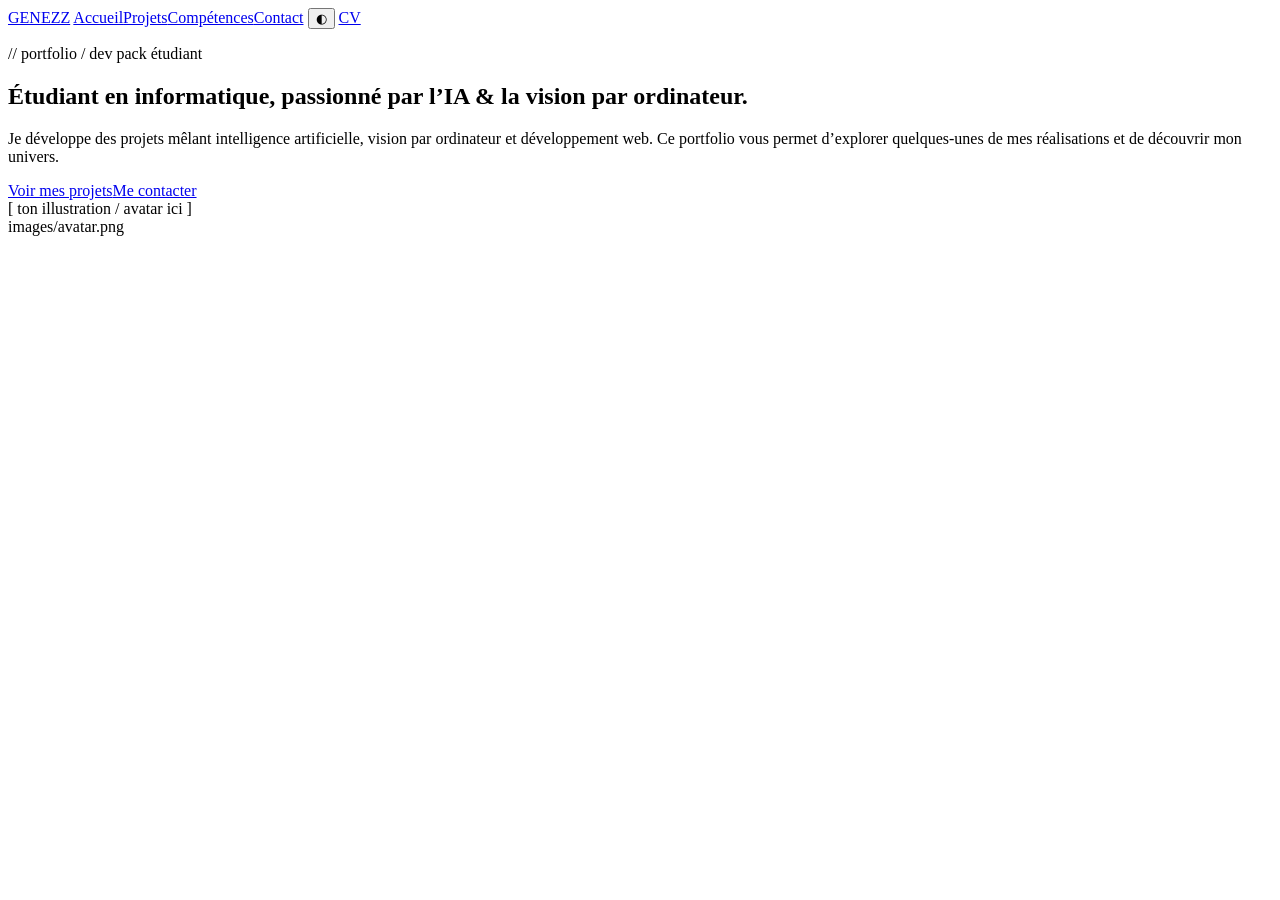
==== index.html @ ad1af709 "Rename main.html to index.html" ====
<!DOCTYPE html>
<html lang="fr">
<head>
  <meta charset="utf-8">
  <meta name="viewport" content="width=device-width, initial-scale=1">
  <title>GENEZZ – Portfolio</title>
  <link href="https://fonts.googleapis.com/css2?family=JetBrains+Mono:wght@400;500&display=swap" rel="stylesheet">
  <link rel="stylesheet" href="style.css">
  <link rel="stylesheet" href="accueil.css">
</head>
<body>

<nav><div class="wrap">
  <a class="logo" href="#accueil">GENEZZ</a>
  <a class="l" href="#accueil">Accueil</a><a class="l" href="#projets">Projets</a><a class="l" href="#competences">Compétences</a><a class="l" href="#contact">Contact</a>
  <button class="btn ib" id="theme" aria-label="Changer de thème">◐</button>
  <a class="btn cv" href="#" id="cv">CV</a>
</div></nav>

<section id="accueil"><div class="wrap hero">
  <div>
    <p class="tag">// portfolio / dev pack étudiant</p>
    <h1>Étudiant en informatique, passionné par l’<span class="ac">IA &amp; la vision par ordinateur.</span></h1>
    <p>Je développe des projets mêlant intelligence artificielle, vision par ordinateur et développement web. Ce portfolio vous permet d’explorer quelques-unes de mes réalisations et de découvrir mon univers.</p>
    <div class="btns"><a class="btn p" href="#projets">Voir mes projets</a><a class="btn" href="#contact">Me contacter</a></div>
  </div>
  <!-- Remplace ce bloc par : <img src="images/avatar.png" alt="Avatar GENEZZ"> -->
  <div class="ph">[ ton illustration / avatar ici ]<br>images/avatar.png</div>
</div></section>

  </div>
</section>



</body>
</html>
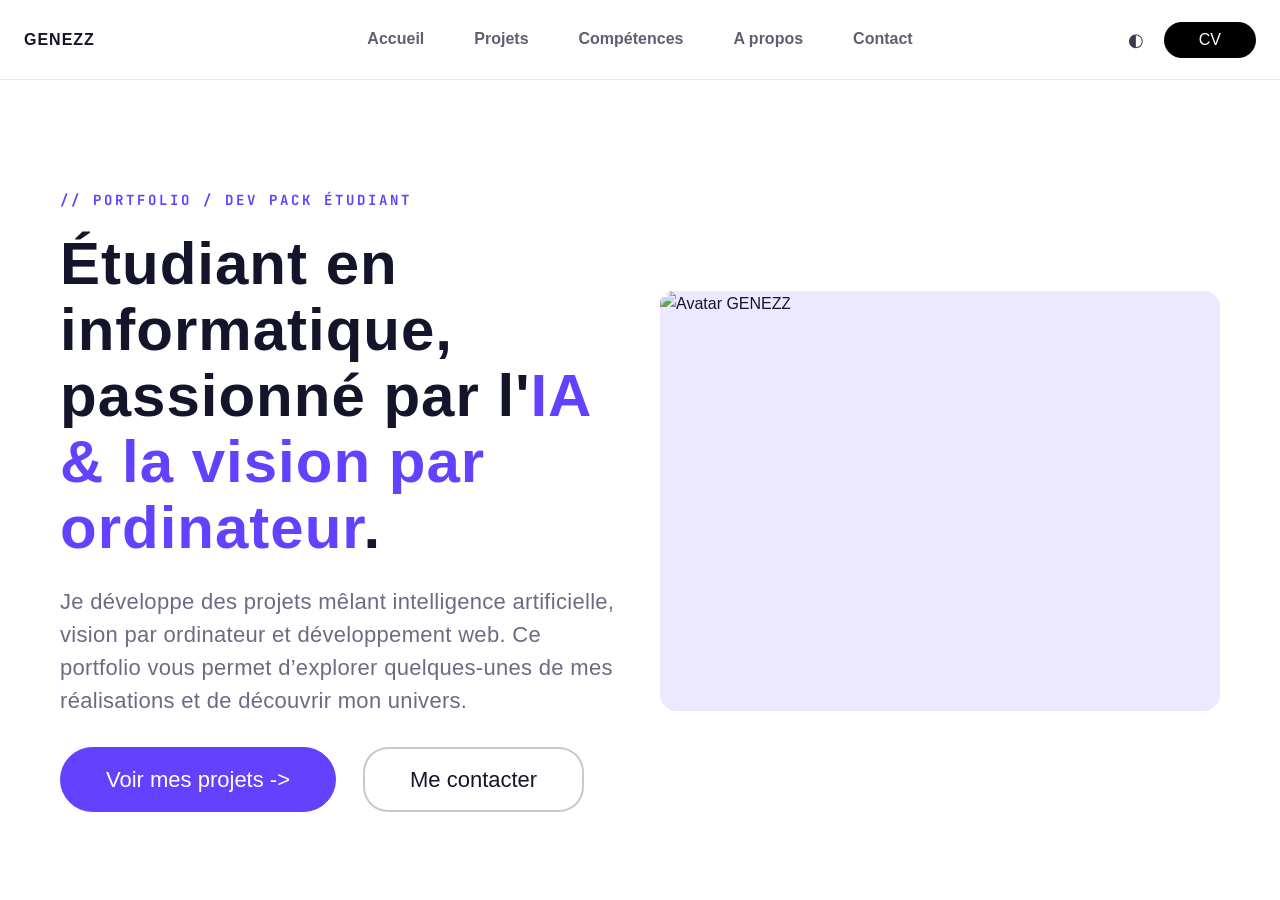
==== commit 408decef: "Merge branch 'main' of https://github.com/QuentinLeger/QuentinLeger.github.io" ====
--- a/index.html
+++ b/index.html
@@ -6,32 +6,48 @@
   <title>GENEZZ – Portfolio</title>
   <link href="https://fonts.googleapis.com/css2?family=JetBrains+Mono:wght@400;500&display=swap" rel="stylesheet">
   <link rel="stylesheet" href="style.css">
-  <link rel="stylesheet" href="accueil.css">
 </head>
 <body>
 
-<nav><div class="wrap">
+<header>
   <a class="logo" href="#accueil">GENEZZ</a>
-  <a class="l" href="#accueil">Accueil</a><a class="l" href="#projets">Projets</a><a class="l" href="#competences">Compétences</a><a class="l" href="#contact">Contact</a>
-  <button class="btn ib" id="theme" aria-label="Changer de thème">◐</button>
-  <a class="btn cv" href="#" id="cv">CV</a>
-</div></nav>
 
-<section id="accueil"><div class="wrap hero">
-  <div>
-    <p class="tag">// portfolio / dev pack étudiant</p>
-    <h1>Étudiant en informatique, passionné par l’<span class="ac">IA &amp; la vision par ordinateur.</span></h1>
-    <p>Je développe des projets mêlant intelligence artificielle, vision par ordinateur et développement web. Ce portfolio vous permet d’explorer quelques-unes de mes réalisations et de découvrir mon univers.</p>
-    <div class="btns"><a class="btn p" href="#projets">Voir mes projets</a><a class="btn" href="#contact">Me contacter</a></div>
+  <nav>
+    <a href="#accueil">Accueil</a>
+    <a href="#projets">Projets</a>
+    <a href="#competences">Compétences</a>
+    <a href="#apropos">A propos</a>
+    <a href="#contact">Contact</a>
+  </nav>
+
+  <div class="header-droite">
+    <button class="btn-theme" aria-label="Changer de thème">◐</button>
+    <a class="btn-cv" href="cv.pdf">CV</a>
   </div>
-  <!-- Remplace ce bloc par : <img src="images/avatar.png" alt="Avatar GENEZZ"> -->
-  <div class="ph">[ ton illustration / avatar ici ]<br>images/avatar.png</div>
-</div></section>
+</header>
+
+
+<section id="accueil" class="hero">
+  <div class="container">
+
+    <div class="hero-texte">
+      <p class="tag">// portfolio / dev pack étudiant</p>
+      <h1>Étudiant en informatique, passionné par l'<span class="accent">IA &amp; la vision par ordinateur</span>.</h1>
+      <p>Je développe des projets mêlant intelligence artificielle, vision par ordinateur et développement web. Ce portfolio vous permet d’explorer quelques-unes de mes réalisations et de découvrir mon univers.</p>
+      <div class="hero-boutons">
+        <a class="btn primary" href="#projets">Voir mes projets -></a>
+        <a class="btn contactBtn" href="#contact">Me contacter</a>
+      </div>
+    </div>
+
+    <!-- Partie droite : l'image -->
+    <div class="hero-image">
+      <img src="images/avatar.png" alt="Avatar GENEZZ">
+    </div>
 
   </div>
 </section>
 
 
-
 </body>
 </html>
--- a/style.css
+++ b/style.css
@@ -0,0 +1,264 @@
+
+* {
+    box-sizing: border-box;
+    margin: 0;
+    padding: 0;
+}
+
+html {
+    scroll-behavior: smooth;
+}
+
+body {
+    font-family: Arial, sans-serif;
+    font-size: 16px;
+    line-height: 1.6;
+    color: #14142b;
+    background-color: #ffffff;
+}
+
+a {
+    text-decoration: none;
+    color: inherit;
+}
+
+ul {
+    list-style: none;
+}
+
+img {
+    max-width: 100%;
+}
+
+
+.container {
+    width: 100%;
+    max-width: 1100px;
+    margin: 0 auto;
+    padding: 0 24px;
+}
+
+section {
+    padding: 70px 0;
+}
+
+section:nth-of-type(even) {
+    background-color: #f6f5fc;
+}
+
+h1 {
+    font-size: 40px;
+    margin-bottom: 14px;
+}
+
+h2 {
+    font-size: 28px;
+    margin-bottom: 14px;
+}
+
+h3 {
+    font-size: 18px;
+    margin-bottom: 10px;
+}
+
+p {
+    color: #6b6b85;
+    margin-bottom: 16px;
+}
+
+.accent {
+    color: #6341fe;
+}
+
+
+.btn {
+    display: flex;
+    padding: 10px 20px;
+    border: 1px solid #e7e5f3;
+    border-radius: 10px;
+    background-color: #ffffff;
+    color: #14142b;
+    font-size: 14px;
+    cursor: pointer;
+}
+
+.btn.primary {
+    background-color: #6341fe;
+    border-color: #6341fe;
+    color: #ffffff;
+}
+
+
+header {
+    position: sticky;
+    top: 0;
+    z-index: 100;
+    display: flex;
+    align-items: center;
+    height: 80px;
+    padding: 0 24px;
+    background-color: #ffffff;
+    border-bottom: 1px solid #e7e5f3;
+}
+
+.logo {
+    flex: 1;
+    font-weight: bold;
+    letter-spacing: 1px;
+}
+
+
+header nav {
+    display: flex;
+    gap: 50px;
+}
+
+header nav a {
+    font-size: 16px;
+    font-weight: 600;
+    color: #5f5f73;
+    padding: 6px 0;
+    border-bottom: 2px solid transparent;
+    transition: transform 0.15s, color 0.15s;
+}
+
+header nav a:hover {
+    color: #000000;
+    transform: scale(1.1);
+}
+
+
+header nav a.active {
+    color: #6341fe;
+    border-bottom: 2px solid #6341fe;
+}
+
+
+.header-droite {
+    flex: 1;
+    display: flex;
+    align-items: center;
+    justify-content: flex-end;   /* pousse à droite */
+    gap: 10px;
+}
+
+
+.btn-theme {
+    width: 36px;
+    height: 36px;
+    border: none;
+    background: none;
+    font-size: 18px;
+    color: #3a3a4f;
+    cursor: pointer;
+}
+
+.btn-theme:hover {
+    color: #000000;
+}
+
+.btn-cv {
+    display: flex;
+    align-items: center;
+    justify-content: center;
+    height: 36px;
+    padding: 0 35px;
+    line-height: 1;
+    background-color: #000000;
+    color: #ffffff;
+    border-radius: 1000px;
+    font-size: 16px;
+}
+
+.btn-cv:hover {
+    background-color: #6341fe;
+}
+
+
+.hero .container {
+    margin-top: 40px;
+    display: flex;
+    align-items: center;
+    gap: 40px;
+    max-width: none;
+    padding: 0 60px;
+}
+
+
+.hero-texte {
+    flex: 1;
+    font-size : 20px;
+
+}
+
+/* Partie droite */
+.hero-image {
+    flex: 1;
+    min-height: 420px;
+    background: #ece8ff;
+    border-radius: 16px;
+}
+
+.hero-image img {
+    width: 100%;
+    border-radius: 16px;
+}
+
+/* Boutons */
+.hero-boutons {
+    display: flex;
+    margin-top: 30px;
+    gap : 15px;
+}
+
+.hero-boutons .btn {
+    margin-right: 12px;
+}
+
+
+
+.hero h1 {
+    font-size: 60px;
+    line-height: 1.1;
+    letter-spacing: 1px;
+    max-width: 900px;
+    margin-bottom: 24px;
+}
+
+.hero p {
+    font-size: 22px;
+    line-height: 1.5;
+    letter-spacing: 0.3px;
+    max-width: 570px;
+}
+
+
+.hero .tag {
+    font-family: 'JetBrains Mono', monospace;
+    font-size: 14px;
+    font-weight: bold;
+    text-transform: uppercase;
+    letter-spacing: 3px;
+    color: #6341fe;
+    margin-bottom: 20px;
+}
+
+.primary {
+    align-items: center;
+    justify-content: center;
+    height: 65px;
+    padding: 0 45px;
+    border-radius: 1000px;
+    font-size: 22px;
+}
+
+.contactBtn {
+    align-items: center;
+    justify-content: center;
+    height: 65px;
+    padding: 0 45px;
+    border-radius: 25px;
+    border-color: rgba(134, 129, 147, 0.44);
+    border-width: 2px;
+    font-size: 22px;
+}
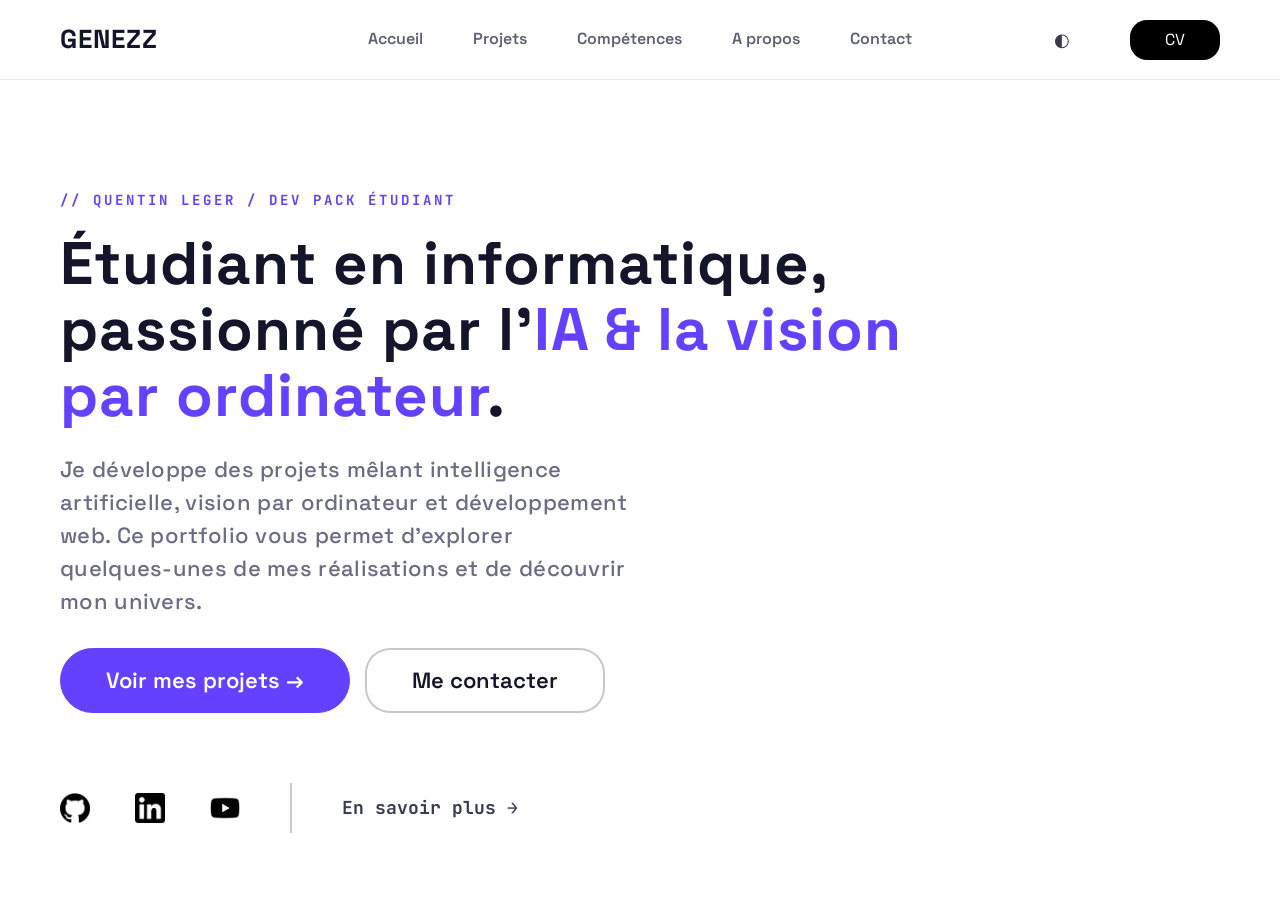
==== commit ddb5b7a8: "Merge branch 'dev'" ====
--- a/index.html
+++ b/index.html
@@ -3,9 +3,8 @@
 <head>
   <meta charset="utf-8">
   <meta name="viewport" content="width=device-width, initial-scale=1">
-  <title>GENEZZ – Portfolio</title>
-  <link href="https://fonts.googleapis.com/css2?family=JetBrains+Mono:wght@400;500&display=swap" rel="stylesheet">
-  <link rel="stylesheet" href="style.css">
+  <title>Quentin Leger | Portfolio</title>
+  <link href="https://fonts.googleapis.com/css2?family=JetBrains+Mono:wght@400;500;700&family=Space+Grotesk:wght@400;500;600;700&display=swap" rel="stylesheet">  <link rel="stylesheet" href="style.css">
 </head>
 <body>
 
@@ -31,19 +30,35 @@
   <div class="container">
 
     <div class="hero-texte">
-      <p class="tag">// portfolio / dev pack étudiant</p>
+      <p class="tag">// Quentin Leger / dev pack étudiant</p>
       <h1>Étudiant en informatique, passionné par l'<span class="accent">IA &amp; la vision par ordinateur</span>.</h1>
       <p>Je développe des projets mêlant intelligence artificielle, vision par ordinateur et développement web. Ce portfolio vous permet d’explorer quelques-unes de mes réalisations et de découvrir mon univers.</p>
       <div class="hero-boutons">
-        <a class="btn primary" href="#projets">Voir mes projets -></a>
+        <a class="btn primary" href="#projets">Voir mes projets →</a>
         <a class="btn contactBtn" href="#contact">Me contacter</a>
       </div>
+
+      <div class="hero-links">
+        <div class="hero-icones">
+          <a href="https://github.com/QuentinLeger" target="_blank" rel="noopener">
+            <img src="images/github.png" alt="GitHub">
+          </a>
+          <a href="https://www.linkedin.com/in/quentin-leger" target="_blank" rel="noopener">
+            <img src="images/linkedin.png" alt="LinkedIn">
+          </a>
+          <a href="https://youtube.com/QuentinLeger" target="_blank" rel="noopener">
+            <img src="images/youtube.png" alt="Twitter">
+          </a>
+        </div>
+
+        <span class="separateur"></span>
+
+        <a class="en-savoir-plus" href="#projets">En savoir plus →</a>
+
+      </div>
+
     </div>
 
-    <!-- Partie droite : l'image -->
-    <div class="hero-image">
-      <img src="images/avatar.png" alt="Avatar GENEZZ">
-    </div>
 
   </div>
 </section>
--- a/style.css
+++ b/style.css
@@ -10,7 +10,7 @@
 }
 
 body {
-    font-family: Arial, sans-serif;
+    font-family: 'Space Grotesk', Arial, sans-serif;
     font-size: 16px;
     line-height: 1.6;
     color: #14142b;
@@ -70,6 +70,11 @@
     color: #6341fe;
 }
 
+
+
+button {
+    font-family: inherit;   /* les <button> n'héritent pas la police tout seuls */
+}
 
 .btn {
     display: flex;
@@ -80,6 +85,7 @@
     color: #14142b;
     font-size: 14px;
     cursor: pointer;
+    font-weight: 600;
 }
 
 .btn.primary {
@@ -96,7 +102,7 @@
     display: flex;
     align-items: center;
     height: 80px;
-    padding: 0 24px;
+    padding: 0 60px;
     background-color: #ffffff;
     border-bottom: 1px solid #e7e5f3;
 }
@@ -104,6 +110,7 @@
 .logo {
     flex: 1;
     font-weight: bold;
+    font-size: 26px;
     letter-spacing: 1px;
 }
 
@@ -139,7 +146,7 @@
     display: flex;
     align-items: center;
     justify-content: flex-end;   /* pousse à droite */
-    gap: 10px;
+    gap: 50px;
 }
 
 
@@ -161,12 +168,12 @@
     display: flex;
     align-items: center;
     justify-content: center;
-    height: 36px;
+    height: 40px;
     padding: 0 35px;
     line-height: 1;
     background-color: #000000;
     color: #ffffff;
-    border-radius: 1000px;
+    border-radius: 17px;
     font-size: 16px;
 }
 
@@ -211,9 +218,7 @@
     gap : 15px;
 }
 
-.hero-boutons .btn {
-    margin-right: 12px;
-}
+
 
 
 
@@ -223,6 +228,7 @@
     letter-spacing: 1px;
     max-width: 900px;
     margin-bottom: 24px;
+
 }
 
 .hero p {
@@ -230,6 +236,7 @@
     line-height: 1.5;
     letter-spacing: 0.3px;
     max-width: 570px;
+    font-weight: 500;
 }
 
 
@@ -262,3 +269,47 @@
     border-width: 2px;
     font-size: 22px;
 }
+
+
+.hero-links {
+    display: flex;
+    align-items: center;
+    gap: 50px;
+    margin-top : 70px;
+}
+
+.hero-icones {
+    display: flex;
+    gap: 45px;
+}
+
+.hero-icones a {
+    width: 30px;
+    height: 30px;
+    display: flex;
+    transition: transform 0.15s;
+}
+
+.hero-icones a:hover {
+    transform : scale(1.2);
+}
+
+.separateur {
+    width : 2px;
+    height : 50px;
+    background-color : #c9c6dd;
+}
+
+
+.en-savoir-plus {
+    font-family: 'JetBrains Mono', monospace;
+    font-size: 18px;
+    color : #3a3a4f;
+    font-weight: 700;
+}
+
+.en-savoir-plus:hover {
+    color : #6341fe;
+}
+
+
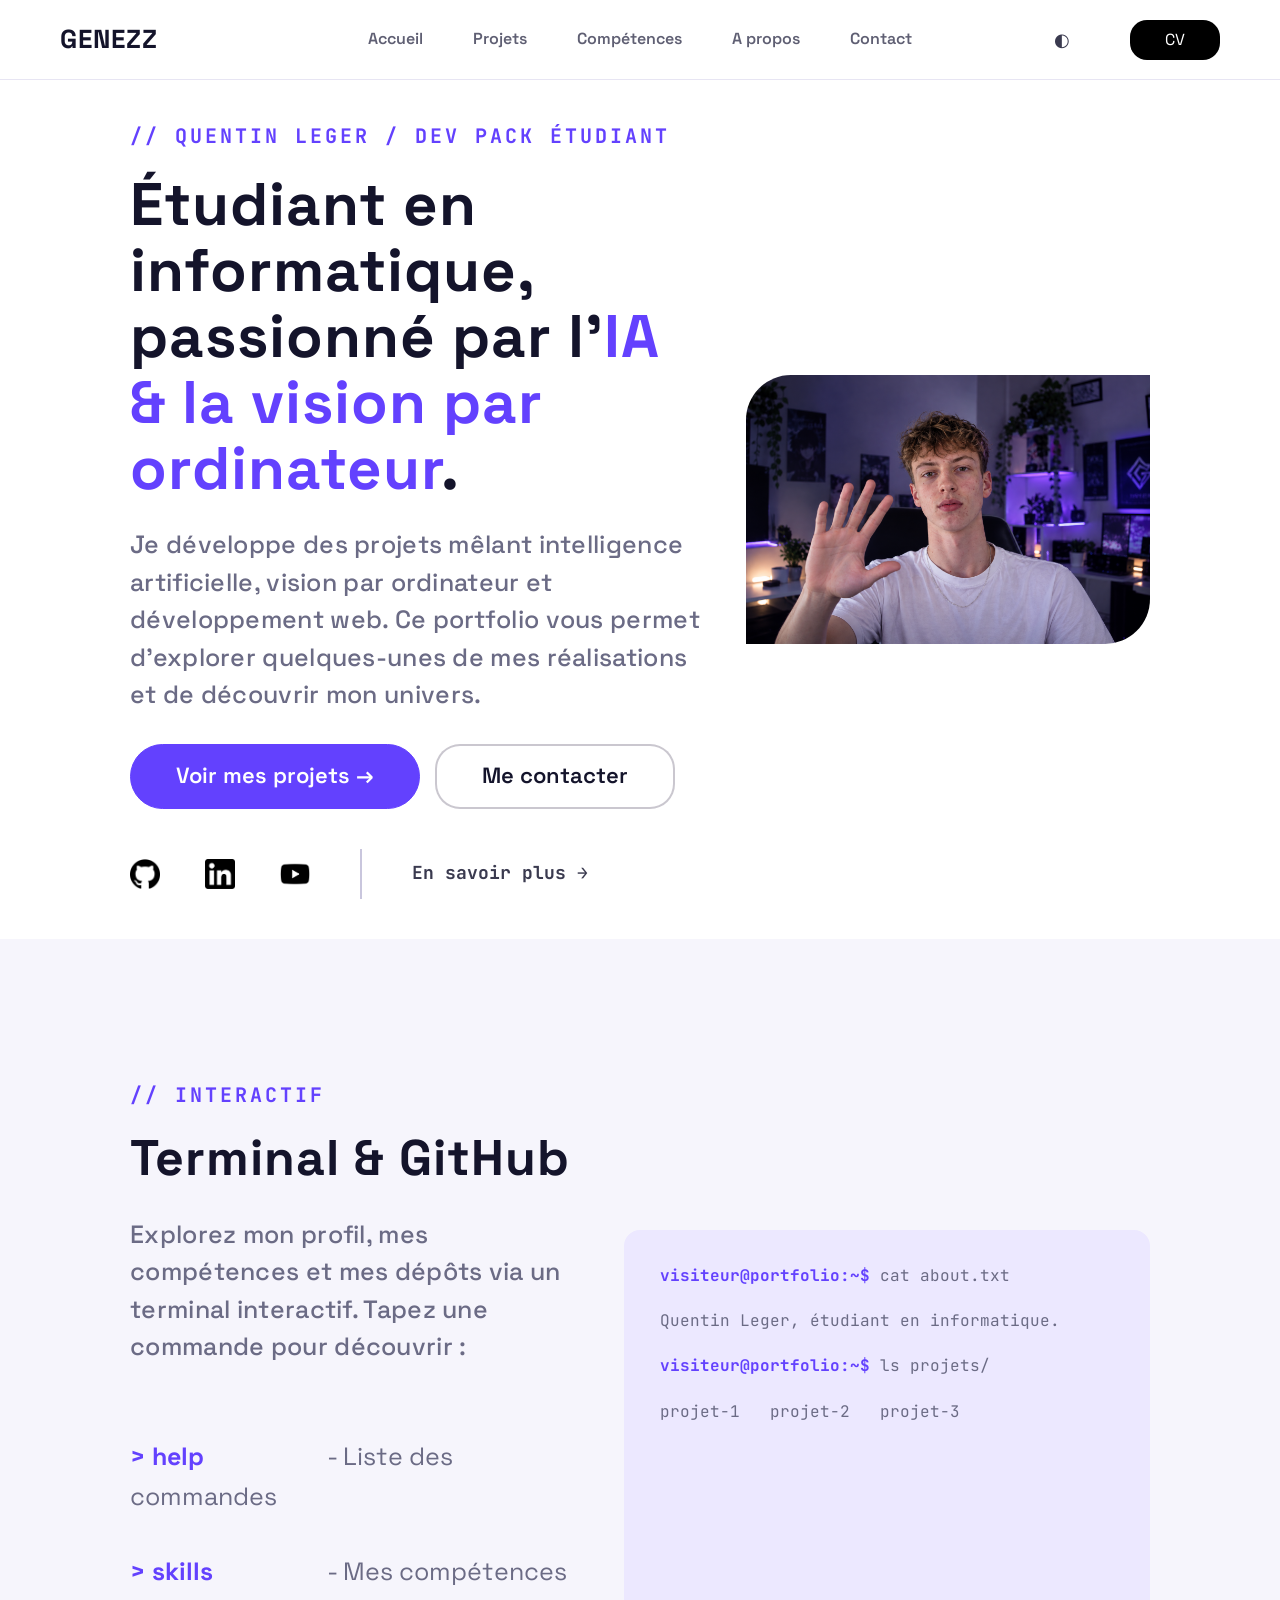
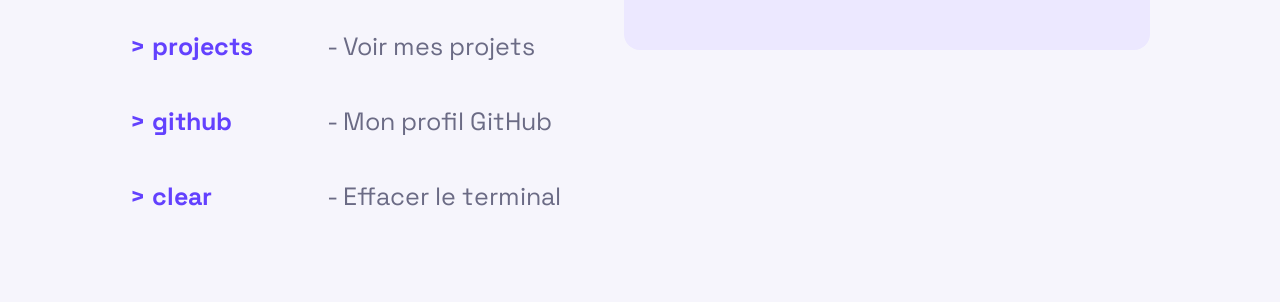
==== commit e77a58eb: "Hero fini et console interact" ====
--- a/index.html
+++ b/index.html
@@ -32,7 +32,7 @@
     <div class="hero-texte">
       <p class="tag">// Quentin Leger / dev pack étudiant</p>
       <h1>Étudiant en informatique, passionné par l'<span class="accent">IA &amp; la vision par ordinateur</span>.</h1>
-      <p>Je développe des projets mêlant intelligence artificielle, vision par ordinateur et développement web. Ce portfolio vous permet d’explorer quelques-unes de mes réalisations et de découvrir mon univers.</p>
+      <p class="soustexte">Je développe des projets mêlant intelligence artificielle, vision par ordinateur et développement web. Ce portfolio vous permet d’explorer quelques-unes de mes réalisations et de découvrir mon univers.</p>
       <div class="hero-boutons">
         <a class="btn primary" href="#projets">Voir mes projets →</a>
         <a class="btn contactBtn" href="#contact">Me contacter</a>
@@ -59,7 +59,35 @@
 
     </div>
 
+    <div class="hero-img">
+      <img src="images/avatar.png" style="border-radius: 45px 0.1px 45px 0.1px" alt="">
+    </div>
 
+  </div>
+</section>
+
+
+<section id="aboutme" class="about">
+  <div class="container">
+    <div class="about-text">
+      <p class="tag">// INTERACTIF</p>
+      <h2>Terminal &amp; GitHub</h2>
+      <p class="soustexte">Explorez mon profil, mes compétences et mes dépôts via un terminal interactif. Tapez une commande pour découvrir :</p>
+      <div class="commandes">
+        <p><span class="accent">&gt; help</span> - Liste des commandes</p>
+        <p><span class="accent">&gt; skills</span> - Mes compétences</p>
+        <p><span class="accent">&gt; projects</span> - Voir mes projets</p>
+        <p><span class="accent">&gt; github</span> - Mon profil GitHub</p>
+        <p><span class="accent">&gt; clear</span> - Effacer le terminal</p>
+      </div>
+    </div>
+
+    <div class="about-interact">
+      <p><span class="prompt">visiteur@portfolio:~$</span> cat about.txt</p>
+      <p>Quentin Leger, étudiant en informatique.</p>
+      <p><span class="prompt">visiteur@portfolio:~$</span> ls projets/</p>
+      <p>projet-1 &nbsp; projet-2 &nbsp; projet-3</p>
+    </div>
   </div>
 </section>
 
--- a/style.css
+++ b/style.css
@@ -35,7 +35,7 @@
     width: 100%;
     max-width: 1100px;
     margin: 0 auto;
-    padding: 0 24px;
+    padding: 0 130px;
 }
 
 section {
@@ -181,14 +181,19 @@
     background-color: #6341fe;
 }
 
+.hero {
+    padding: 40px 0;
+    min-height: calc(100vh - 80px);   /* écran moins le header */
+    display: flex;
+    align-items: center;
+}
 
 .hero .container {
-    margin-top: 40px;
+    margin-top: 0;
     display: flex;
     align-items: center;
     gap: 40px;
     max-width: none;
-    padding: 0 60px;
 }
 
 
@@ -231,18 +236,18 @@
 
 }
 
-.hero p {
-    font-size: 22px;
+.soustexte {
+    font-size: 25px;
     line-height: 1.5;
     letter-spacing: 0.3px;
-    max-width: 570px;
+    max-width: 700px;
     font-weight: 500;
 }
 
 
-.hero .tag {
+.tag {
     font-family: 'JetBrains Mono', monospace;
-    font-size: 14px;
+    font-size: 20px;
     font-weight: bold;
     text-transform: uppercase;
     letter-spacing: 3px;
@@ -275,7 +280,7 @@
     display: flex;
     align-items: center;
     gap: 50px;
-    margin-top : 70px;
+    margin-top : 40px;
 }
 
 .hero-icones {
@@ -313,3 +318,76 @@
 }
 
 
+.hero-img {
+    flex: 0.7;
+}
+
+.hero-img img {
+    display: block;
+}
+
+.about .container {
+    margin-top: 40px;
+    display: flex;
+    align-items: center;
+    gap: 40px;
+    max-width: none;
+}
+
+
+.about h2 {
+    font-size: 50px;
+    line-height: 1.1;
+    letter-spacing: 1px;
+    margin-bottom: 24px;
+
+}
+
+
+
+
+.about-text{
+    flex : 1;
+}
+
+.about-text>p {
+    margin-top : 30px;
+}
+
+
+.about-text .commandes {
+    margin-top : 70px;
+}
+
+.commandes p {
+    margin-top : 35px;
+    font-size: 25px;
+
+}
+
+.commandes .accent {
+    display: inline-block;
+    min-width: 12ch;
+    font-weight: 1000;
+}
+
+
+.about-interact {
+    flex: 1;
+    min-height: 420px;
+    padding: 32px 36px;
+    background: #ece8ff;
+    border-radius: 16px;
+    font-family: 'JetBrains Mono', monospace;
+}
+
+.about-interact p {
+    margin: 0 0 18px;
+    font-size: 16px;
+    line-height: 1.7;
+}
+
+.prompt {
+    color: #6341fe;
+    font-weight: 700;
+}
